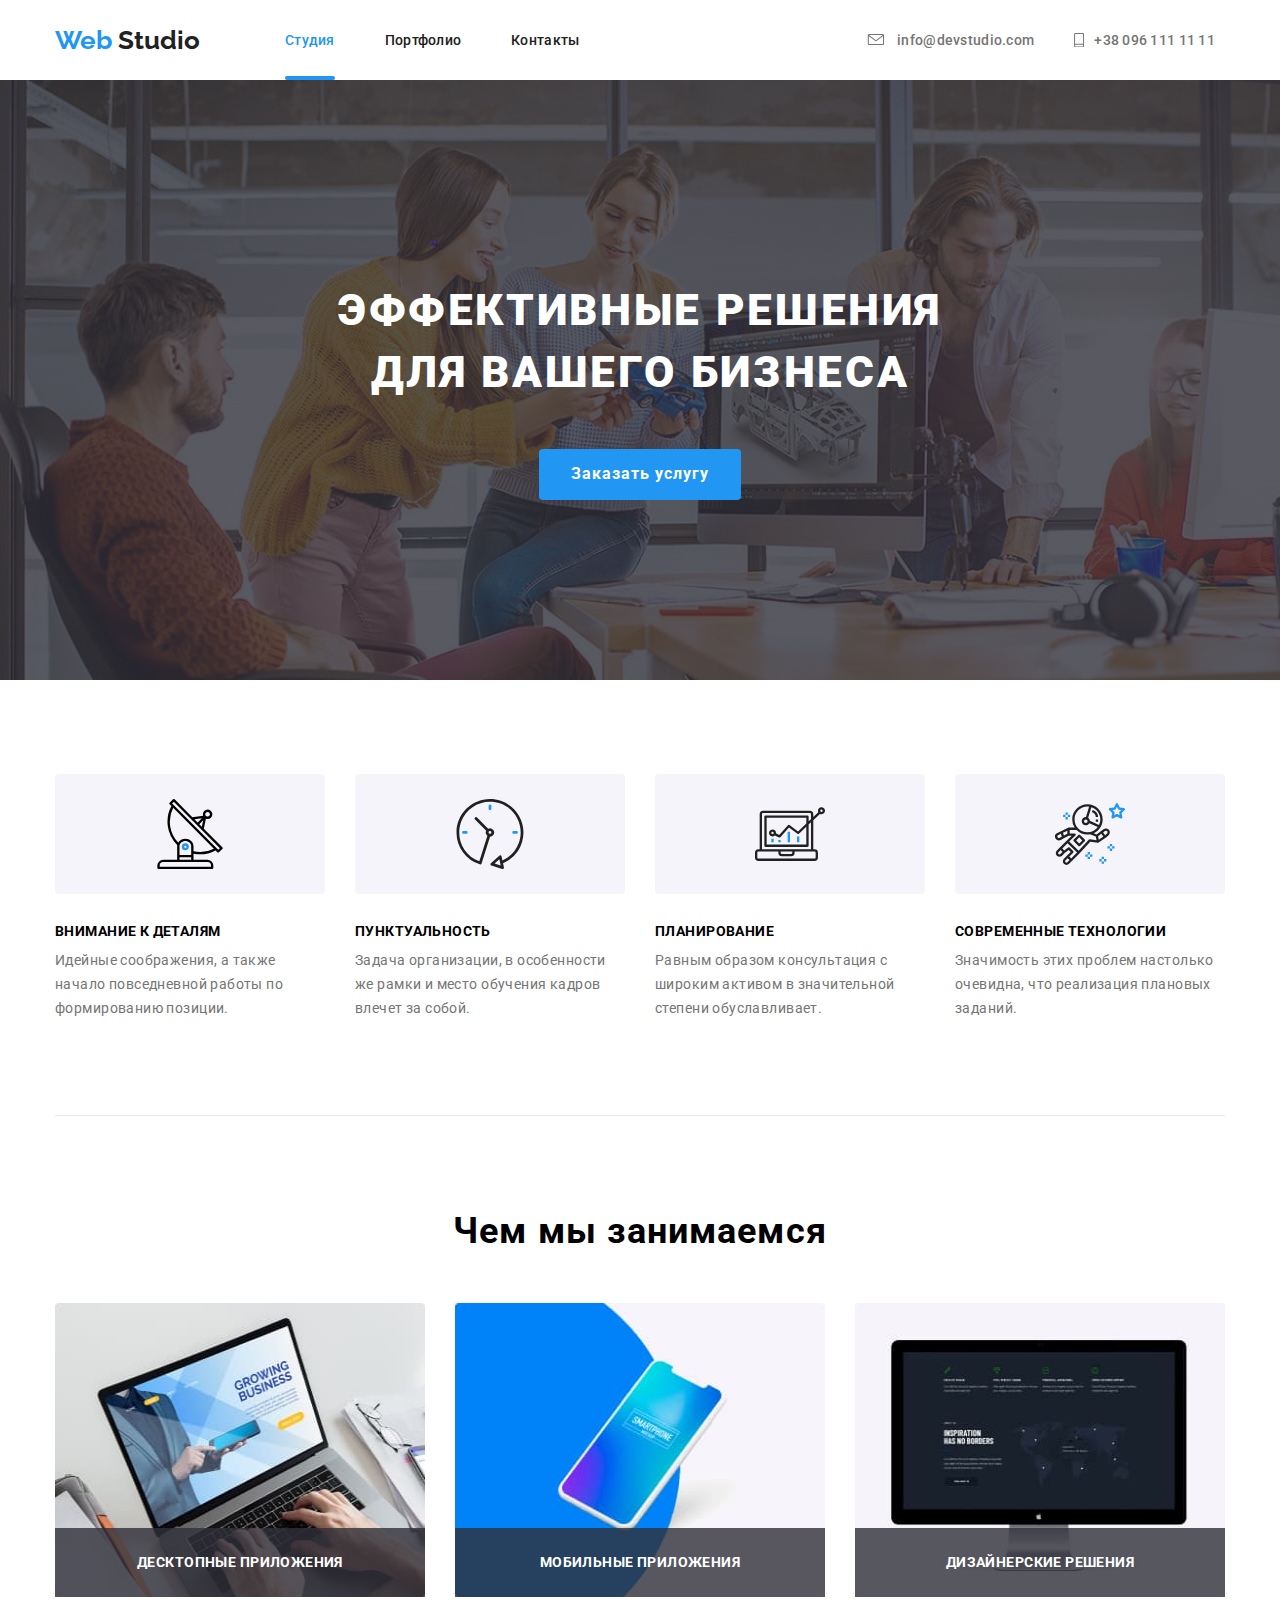
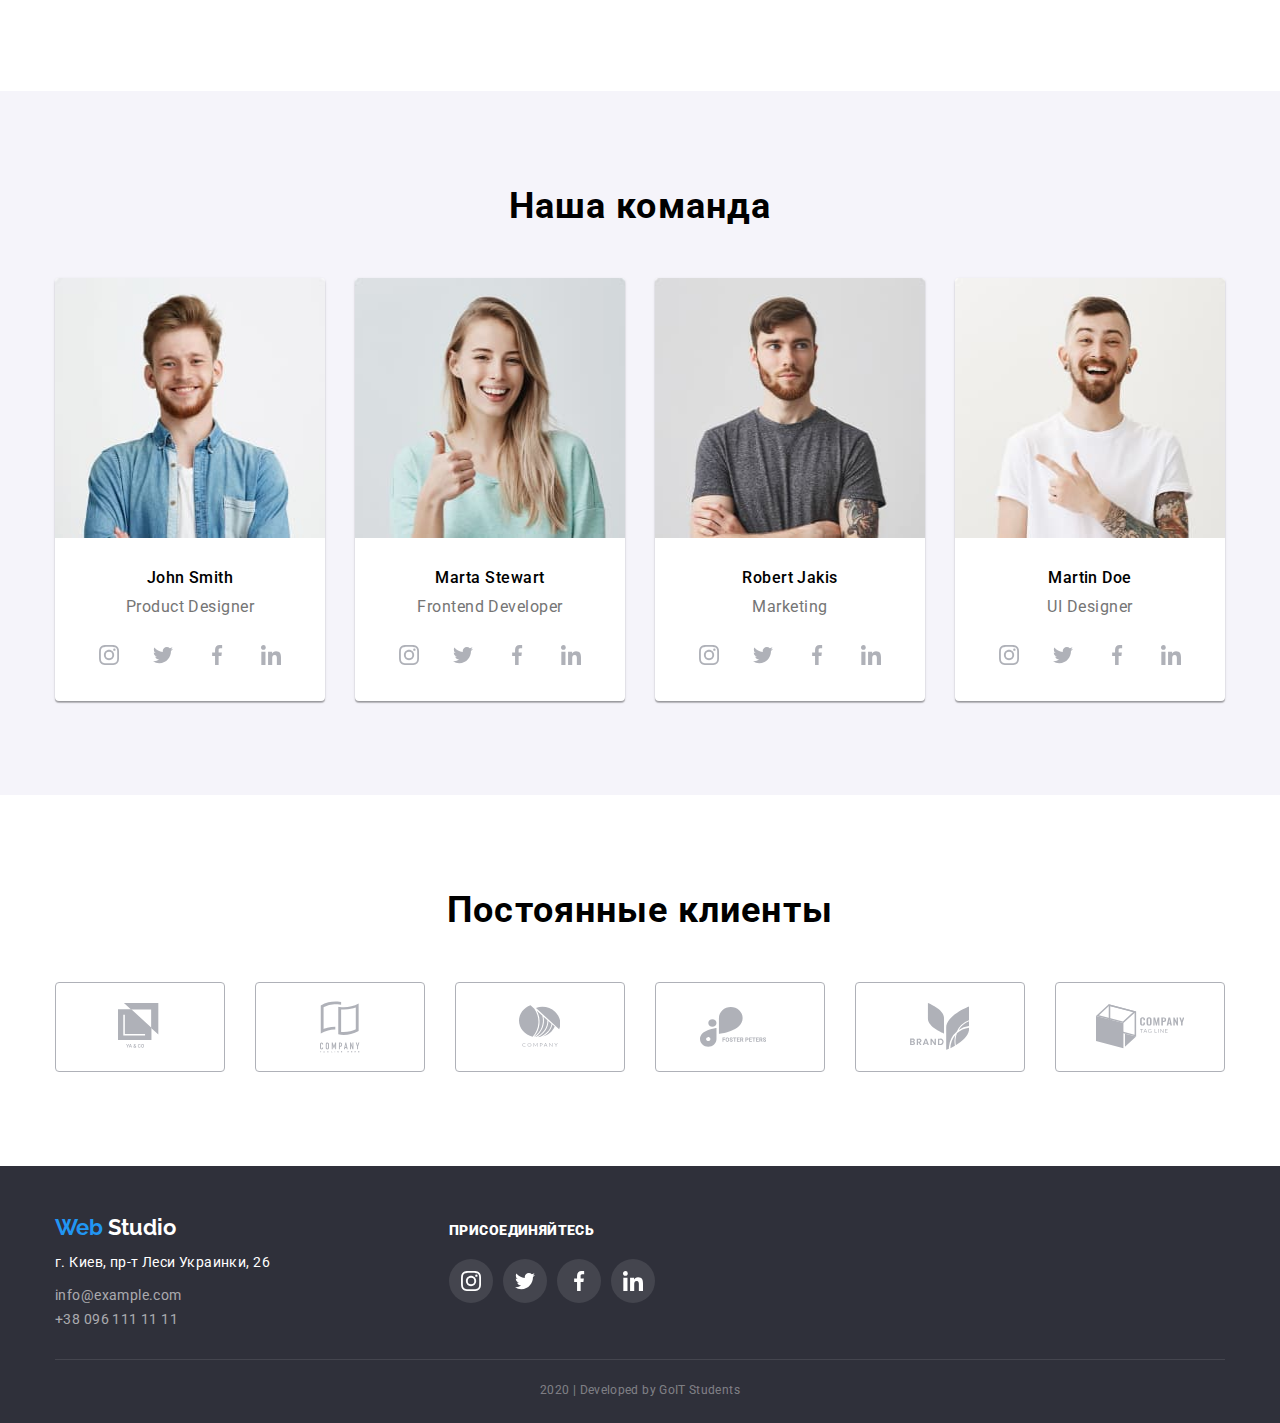
==== index.html @ 623ba1bf "Добавляет файлы ДЗ5" ====
<!DOCTYPE html>
<html lang="ru">
  <head>
    <meta charset="UTF-8" />
    <meta name="viewport" content="width=device-width, initial-scale=1.0" />
    <title>Web Studio v.1</title>
    <link href="https://fonts.googleapis.com/css2?family=Raleway:wght@700&family=Roboto:wght@400;500;700;900&display=swap" rel="stylesheet">
    <link rel="stylesheet" href="https://cdnjs.cloudflare.com/ajax/libs/modern-normalize/0.6.0/modern-normalize.min.css">
    <link rel="stylesheet" href="./css/common.css">
    <link rel="stylesheet" href="./css/main.css">
  </head>
  <body>
    <!-- Шапка сайта -->
    <header class="header">
      <div class="container main">
        <nav class="main-nav">
          <a class="link logo" href="./index.html"><span class="logo-accent">Web</span> Studio</a>
          <ul class="list site-nav">
            <li class="item position">
              <a class="link current" href="./index.html">Студия</a>
            </li>
            <li class="item">
              <a class="link" href="./portfolio.html">Портфолио</a>
            </li>
            <li class="item">
              <a class="link" href="#">Контакты</a>
            </li>
          </ul>
        </nav>
        <ul class="list site-nav site-contacts">
          <li class="contacts-main">
            <a  class="link link-contact" href="mailto:info@devstudio.com">
              <svg class="icon-mail" width="22" height="11.2">
                <use href="./images/sprite.svg#mail"></use>
              </svg>
              info@devstudio.com</a>
          </li>
          <li class="contacts-main icon-tel">
            <a class="link link-contact" href="tel:+380961111111">
              <svg class="icon-tel" width="10" height="14.94">
                <use href="./images/sprite.svg#telefone"></use>
              </svg>
              +38 096 111 11 11</a>
          </li>
        </ul>
      </div>
    </header>
    <main>
      <!-- Герой -->
      <section class="hero overlay">
        <div class="container">
          <h1 class="hero-title">эффективные решения для вашего бизнеса</h1>
          <a class="link buttom" href="#">Заказать услугу</a>
        </div>
      </section>
      <!-- Преимущества -->
      <section class="section">
        <div class="container">
          <h2 class="visually-hidden section-title">Преимущества</h2>
          <ul class="list advantages">
            <li class="item">
              <div class="bacground-color-icon">
                <svg class="icon-advantages" width="70" height="70">
                  <use href="./images/sprite.svg#antenna1"></use>
                </svg>
              </div>
              <h3 class="section-subtitle">Внимание к деталям</h3>
              <p class="section-text">
                Идейные соображения, а также начало повседневной работы по
                формированию позиции.
              </p>
            </li>
            <li class="item">
              <div class="bacground-color-icon">
                <svg class="icon-advantages" width="70" height="70">
                  <use href="./images/sprite.svg#clock"></use>
                </svg>
              </div>
              <h3 class="section-subtitle">Пунктуальность</h3>
              <p class="section-text">
                Задача организации, в особенности же рамки и место обучения кадров
                влечет за собой.
              </p>
            </li>
            <li class="item">
              <div class="bacground-color-icon">
                <svg class="icon-advantages" width="70" height="70">
                  <use href="./images/sprite.svg#diagram"></use>
                </svg>
              </div>
              <h3 class="section-subtitle">Планирование</h3>
              <p class="section-text">
                Равным образом консультация с широким активом в значительной
                степени обуславливает.
              </p>
            </li>
            <li class="item">
              <div class="bacground-color-icon">
                <svg class="icon-advantages" width="70" height="70">
                  <use href="./images/sprite.svg#astronaut"></use>
                </svg>
              </div>
              <h3 class="section-subtitle">Современные технологии</h3>
              <p class="section-text">
                Значимость этих проблем настолько очевидна, что реализация
                плановых заданий.
              </p>
            </li>
          </ul>
        </div>
      </section>
      <!-- Чем мы занимаемся -->
      <section class="section border-top">
        <div class="container">
          <h2 class="section-title">Чем мы занимаемся</h2>
          <ul class="list doing">
            <li class="item">
              <a href="#"><img src="./images/box1.jpg" alt="Десктопные приложения" width="370" height="294" />
              <h3 class="section-subtitle working">Десктопные приложения</h3>
              </a>
            </li>
            <li class="item">
              <a href="#"><img src="./images/box2.jpg" alt="Мобильные приложения" width="370" height="294" />
              <h3 class="section-subtitle working">Мобильные приложения</h3>
              </a>
            </li>
            <li class="item">
              <a href="#"><img src="./images/box3.jpg" alt="Дизайнерские решения" width="370" height="294" />
              <h3 class="section-subtitle working">Дизайнерские решения</h3>
              </a>
            </li>
          </ul>
        </div>
      </section>
      <!-- Наша команда -->
      <section class="section section-bacground">
        <div class="container">
          <h2 class="section-title">Наша команда</h2>
          <ul class="list our-team">
            <li class="item">
              <img class="img-margin" src="./images/JohnSmith.jpg" alt="John Smith" width="270" height="260"/>
              <h3 class="comand" lang="en">John Smith</h3>
              <p class="comand-text" lang="en">Product Designer</p>
              <ul class="list img-social">
                <li class="icon">
                  <a href="https://www.instagram.com/" class="bacground-social">
                    <svg class="icon-team" width="20" height="20">
                      <use href="./images/sprite.svg#instagram"></use>
                    </svg>
                  </a>
                </li>
                <li class="icon">
                  <a href="https://twitter.com/" class="bacground-social">
                    <svg class="icon-team" width="20" height="20">
                      <use href="./images/sprite.svg#twitter"></use>
                    </svg>
                  </a>
                </li>
                <li class="icon">
                  <a href="https://www.facebook.com/" class="bacground-social">                      
                    <svg class="icon-team" width="20" height="20">
                      <use href="./images/sprite.svg#facebook"></use>
                    </svg>
                  </a>
                </li>
                <li class="icon">
                  <a href="https://www.linkedin.com/" class="bacground-social">                    
                    <svg class="icon-team" width="20" height="20">
                      <use href="./images/sprite.svg#linkedin"></use>
                    </svg>
                  </a>
                </li>
              </ul>
            </li>
            <li class="item">
              <img class="img-margin" src="./images/MartaStewart.jpg" alt="Marta Stewart" width="270" height="260" />
              <h3 class="comand" lang="en">Marta Stewart</h3>
              <p class="comand-text" lang="en">Frontend Developer</p>
              <ul class="list img-social">
                <li class="icon">
                  <a href="https://www.instagram.com/" class="bacground-social">
                    <svg class="icon-team" width="20" height="20">
                      <use href="./images/sprite.svg#instagram"></use>
                    </svg>
                  </a>
                </li>
                <li class="icon">
                  <a href="https://twitter.com/" class="bacground-social">
                    <svg class="icon-team" width="20" height="20">
                      <use href="./images/sprite.svg#twitter"></use>
                    </svg>
                  </a>
                </li>
                <li class="icon">
                  <a href="https://www.facebook.com/" class="bacground-social">                      
                    <svg class="icon-team" width="20" height="20">
                      <use href="./images/sprite.svg#facebook"></use>
                    </svg>
                  </a>
                </li>
                <li class="icon">
                  <a href="https://www.linkedin.com/" class="bacground-social">                    
                    <svg class="icon-team" width="20" height="20">
                      <use href="./images/sprite.svg#linkedin"></use>
                    </svg>
                  </a>
                </li>
              </ul>
            </li>
            <li class="item">
              <img class="img-margin" src="./images/RobertJakis.jpg" alt="Robert Jakis" width="270" height="260" />
              <h3 class="comand" lang="en">Robert Jakis</h3>
              <p class="comand-text" lang="en">Marketing</p>
              <ul class="list img-social">
                <li class="icon">
                  <a href="https://www.instagram.com/" class="bacground-social">
                    <svg class="icon-team" width="20" height="20">
                      <use href="./images/sprite.svg#instagram"></use>
                    </svg>
                  </a>
                </li>
                <li class="icon">
                  <a href="https://twitter.com/" class="bacground-social">
                    <svg class="icon-team" width="20" height="20">
                      <use href="./images/sprite.svg#twitter"></use>
                    </svg>
                  </a>
                </li>
                <li class="icon">
                  <a href="https://www.facebook.com/" class="bacground-social">                      
                    <svg class="icon-team" width="20" height="20">
                      <use href="./images/sprite.svg#facebook"></use>
                    </svg>
                  </a>
                </li>
                <li class="icon">
                  <a href="https://www.linkedin.com/" class="bacground-social">                    
                    <svg class="icon-team" width="20" height="20">
                      <use href="./images/sprite.svg#linkedin"></use>
                    </svg>
                  </a>
                </li>
              </ul>
            </li>
            <li class="item">
              <img class="img-margin" src="./images/MartinDoe.jpg" alt="Martin Doe" width="270" height="260" />
              <h3 class="comand" lang="en">Martin Doe</h3>
              <p class="comand-text" lang="en">UI Designer</p>
              <ul class="list img-social">
                <li class="icon">
                  <a href="https://www.instagram.com/" class="bacground-social">
                    <svg class="icon-team" width="20" height="20">
                      <use href="./images/sprite.svg#instagram"></use>
                    </svg>
                  </a>
                </li>
                <li class="icon">
                  <a href="https://twitter.com/" class="bacground-social">
                    <svg class="icon-team" width="20" height="20">
                      <use href="./images/sprite.svg#twitter"></use>
                    </svg>
                  </a>
                </li>
                <li class="icon">
                  <a href="https://www.facebook.com/" class="bacground-social">                      
                    <svg class="icon-team" width="20" height="20">
                      <use href="./images/sprite.svg#facebook"></use>
                    </svg>
                  </a>
                </li>
                <li class="icon">
                  <a href="https://www.linkedin.com/" class="bacground-social">                    
                    <svg class="icon-team" width="20" height="20">
                      <use href="./images/sprite.svg#linkedin"></use>
                    </svg>
                  </a>
                </li>
              </ul>
            </li>
          </ul>
        </div>
      </section>
      <!-- Постоянные клиенты -->
      <section class="section">
        <div class="container">
          <h2 class="section-title">Постоянные клиенты</h2>
          <ul class="list customers">
            <li class="item">
              <a href="#" class="bacground-customers">
                <svg class="icon-customers" width="44.27" height="49.23">
                  <use href="./images/sprite.svg#YACO"></use>
                </svg>
              </a>
            </li>
            <li class="item">
              <a href="#" class="bacground-customers">
                <svg class="icon-customers" width="40" height="52">
                  <use href="./images/sprite.svg#TaglineHero"></use>
                </svg>
              </a>
            </li>
            <li class="item">
              <a href="#" class="bacground-customers">
                <svg class="icon-customers" width="41" height="42.6">
                  <use href="./images/sprite.svg#COMPANY"></use>
                </svg>
              </a>
            </li>
            <li class="item">
              <a href="#" class="bacground-customers">
                <svg class="icon-customers" width="79.66" height="42.02">
                  <use href="./images/sprite.svg#FOSTERPETERS"></use>
                </svg>
              </a>
            </li>
            <li class="item">
              <a href="#" class="bacground-customers">
                <svg class="icon-customers" width="59" height="47">
                  <use href="./images/sprite.svg#BRAND"></use>
                </svg>
              </a>
            </li>
            <li class="item">
              <a href="#" class="bacground-customers">
                <svg class="icon-customers" width="88.48" height="45.44">
                  <use href="./images/sprite.svg#COMPANYTAGLINE"></use>
                </svg>
              </a>
            </li>
          </ul>
        </div>
      </section>
    </main>
    <!-- Футер -->
    <footer class="footer">
      <div class="container">
        <div class="footer-colums">
          <div class="item">
            <a class="link footer-logo" href="./index.html"><span class="footer-logo-accent">Web</span> Studio</a>
            <address class="adress">г. Киев, пр-т Леси Украинки, 26</address>
            <address>
              <ul class="list footer-link">
                <li>
                  <a class="link footer-link-contact" href="mailto:info@example.com">info@example.com</a>
                </li>
                <li>
                  <a class="link footer-link-contact" href="tel:+380961111111">+38 096 111 11 11</a>
                </li>
              </ul>
            </address>
          </div>
          <div class="item join-in">
            <p class="social-links"><b>присоединяйтесь</b></p>
            <ul class="list footer-social">
              <li class="social-footer-link">
                <a href="https://www.instagram.com/" class="bacground-footer-social">
                  <svg class="icon-footer" width="20" height="20">
                    <use href="./images/sprite.svg#instagram"></use>
                  </svg>
                </a>
              </li>
              <li class="social-footer-link">
                <a href="https://twitter.com/" class="bacground-footer-social">
                  <svg class="icon-footer" width="20" height="20">
                    <use href="./images/sprite.svg#twitter"></use>
                  </svg>
                </a>
              </li>
              <li class="social-footer-link">
                <a href="https://www.facebook.com/" class="bacground-footer-social">                      
                  <svg class="icon-footer" width="20" height="20">
                    <use href="./images/sprite.svg#facebook"></use>
                  </svg>
                </a>
              </li>
              <li class="social-footer-link">
                <a href="https://www.linkedin.com/" class="bacground-footer-social">                    
                  <svg class="icon-footer" width="20" height="20">
                    <use href="./images/sprite.svg#linkedin"></use>
                  </svg>
                </a>
              </li>
            </ul>
          </div>
        </div>
        <p class="copirait">2020 &verbar; Developed by GoIT Students</p>
      </div>
    </footer>
  </body>
</html>
---- css/common.css ----
:root {
    --primary-text-color: #212121;
    --text-color: #757575;
    --accent-color: #2196F3;
    --primary-white-color: #ffffff;
    --footer-second-text-color: rgba(255, 255, 255, 0.4);
    --footer-three-text-color: rgba(255, 255, 255, 0.6);
    --bacground-three-color: rgba(47, 48, 58, 0.8);
    --bacground-color: #E5E5E5;
    --bacground-second-color: #F5F4FA;
    --footer-bacground-color: #2F303A;
    --border-bottom-color: #ECECEC;
    --border-footer-solid: rgba(255, 255, 255, 0.1);
    --border-customers-color: #AFB1B8;
    --border-our-team-color: #EEEEEE;
    --accent-color-portfolio: rgba(33, 150, 243, 0.9);
}

body {
    color: var(--primary-text-color:);
    font-family: 'Roboto', sans-serif;
}

h2, h3 {
    font-weight: 700;
}

h1, h2, h3, h4, p {
    margin-bottom: 0;
    margin-top: 0;
}

img {
    display: block;
}
.container {
    width: 1200px;
    padding-left: 15px;
    padding-right: 15px;
    margin: 0 auto;
}

.section {
    padding: 94px 0;
    text-align: center;
}

.list {
    padding: 0;
    margin: 0;
    list-style: none;
}

.link, .current {
    text-decoration: none;
}

.header-border {
    border-bottom: 1px solid var(--border-bottom-color);
}

.main {
    display: flex;
}

.main-nav {
    display: flex;
    align-items: center;
}

/* Шапка сайта */
.logo {
    margin-right: 85px;

    font-family: 'Raleway', sans-serif;
    font-weight: 700;
    font-size: 26px;
    line-height: 31px;

    color: var(--primary-text-color);

    transition: color 250ms cubic-bezier(0.4, 0, 0.2, 1);
}

.site-nav {
    display: flex;
    
    font-weight: 500;
    font-size: 14px;
    line-height: 16px;
    letter-spacing: 0.02em;
}

.position {
    position: relative;
}

.contacts-main {
    display: flex;
}

.logo:hover, .logo:focus {
    color: var(--accent-color);
}

.logo-accent {
    color: var(--accent-color);

    transition: color 250ms cubic-bezier(0.4, 0, 0.2, 1);
}

.logo-accent:hover, .logo-accent:focus {
    color: var(--primary-text-color);
}

.site-nav .link {
    display: block;
    padding: 32px 0px;

    color: var(--primary-text-color);

    transition: color 250ms cubic-bezier(0.4, 0, 0.2, 1);
}

.site-nav .item:not(:last-child) {
    margin-right: 50px;
}


.site-nav .link:hover, .site-nav .link:focus {
    color: var(--accent-color);
}

.site-nav .link.current {
    color: var(--accent-color);
}

.site-nav .link.current::after {
    position: absolute;
    width: 100%;
    height: 4px;
    bottom: 0;
    left: 0;

    content: " ";

    border-radius: 2px;
    background-color: var(--accent-color);

    transition: color 250ms cubic-bezier(0.4, 0, 0.2, 1);
}

.site-nav .link.current:hover, .site-nav .link.current:focus {
    color: var(--primary-text-color);
}

.site-nav .contacts-main .link-contact {
    display: flex;
    align-items: center;
    padding: 32px 0;
    margin-left: 10px;

    color: var(--text-color);

    transition: color 250ms cubic-bezier(0.4, 0, 0.2, 1);
}

.site-contacts {
    margin-left: auto;
}

.site-nav .contacts-main:not(:last-child) {
    margin-right: 30px;
}

.site-nav .link-contact:hover, .site-nav .link-contact:focus {
    color: var(--accent-color);
}

.icon-mail {
    display: block;
    margin-right: 10px;
    fill: currentColor;
}

.icon-tel {
    display: block;
    margin-right: 10px;
    fill: currentColor;
}

.icon-mail:hover, .icon-mail:focus {
    fill: var(--accent-color);
}

.icon-tel:hover, .icon-tel:focus {
    fill: var(--accent-color);
}
/* Футер сайта */
.footer {
    background-color: var(--footer-bacground-color);
}
.footer-logo {
    font-family: Raleway;
    font-weight: 700;
    font-size: 22px;
    line-height: 26px;

    color: var(--primary-white-color);

    transition: color 250ms cubic-bezier(0.4, 0, 0.2, 1);
}

.footer-logo-accent {
    color: var(--accent-color);

    transition: color 250ms cubic-bezier(0.4, 0, 0.2, 1);
}

.footer-logo-accent:hover, .footer-logo-accent:focus {
    color: var(--primary-white-color);
}

.footer-logo:hover, .footer-logo:focus {
    color: var(--accent-color);
}

.footer-logo, .footer-logo-accent {
    background-color: var(--footer-bacground-color);
}

.adress {
    margin-bottom: 9px;
    margin-top: 10px;

    font-style: normal;
    font-size: 14px;
    line-height: 24px;
    letter-spacing: 0.03em;

    color: var(--primary-white-color);
    background-color: var(--footer-bacground-color);
}

.footer-link .footer-link-contact {
    margin-bottom: 9px;

    font-style: normal;
    font-size: 14px;
    line-height: 24px;
    letter-spacing: 0.03em;

    color: var(--footer-three-text-color);
    background-color: var(--footer-bacground-color);

    transition: color 250ms cubic-bezier(0.4, 0, 0.2, 1);
}

.footer-link .footer-link-contact:hover, .footer-link .footer-link-contact:focus {
    color: var(--accent-color);
}

.social-links {
    margin-bottom: 21px;

    font-weight: 700;
    font-size: 14px;
    line-height: 16px;
    letter-spacing: 0.03em;
    text-transform: uppercase;

    color: var(--primary-white-color);
    background-color: var(--footer-bacground-color);
}

.copirait {
    padding: 18px 0 21px 0;

    font-size: 12px;
    line-height: 24px;
    text-align: center;
    letter-spacing: 0.03em;

    color: var(--footer-second-text-color);
    background-color: var(--footer-bacground-color);
    border-top: 1px solid var(--border-footer-solid);
}

.footer-social > .social-footer-link {
    display: flex;
    width: 44px;
    height: 44px;
    justify-content: center;
    align-items: center;

    background-color: var(--border-footer-solid);
    border-radius: 22px;

    transition: background-color 250ms cubic-bezier(0.4, 0, 0.2, 1);
}

.footer-social > .social-footer-link:hover, .footer-social > .social-footer-link:focus {
    background-color: var(--accent-color);
}

.bacground-footer-social {
    display: flex;
    justify-content: center;
    align-items: center;
    width: 44px;
    height: 44px;

    color: var(--primary-white-color);
    border-radius: 50%;
}

.icon-footer {
    display: block;
    fill: currentColor
}

.footer-colums {
    display: flex;
    align-items: baseline;
}

.footer-colums .item:not(:last-child) {
    margin-right: 179px;
}

.footer-social {
    display: flex;
}

.footer-social .social-footer-link:not(:last-child) {
    margin-right: 10px;
}

.footer .join-in {
    padding: 56px 0;
}
---- css/main.css ----
.overlay {
    max-width: 1600px;
    height: 600px;
    margin-left: auto;
    margin-right: auto;
    
    background-repeat: no-repeat;
    background-size: cover;
    background-image: linear-gradient(to right,rgba(47, 48, 58, 0.8),rgba(47, 48, 58, 0.8)), url("../images/Header.jpg");
}

.hero {
    text-align: center;
}

.hero .hero-title {
    margin-bottom: 46px;
    padding-top: 200px;
    padding-left: 262px;
    padding-right: 262px;

    font-weight: 900;
    font-size: 44px;
    line-height: 1.4;
    letter-spacing: 0.06em;
    text-transform: uppercase;

    color: var(--primary-white-color);
}

.hero .link.buttom {
    font-weight: 700;
    font-size: 16px;
    line-height: 1.9;
    text-decoration: none;
    letter-spacing: 0.06em;

    color: var(--primary-white-color);
    background-color: var(--accent-color);
}

.buttom {
    display: inline-block;
    padding: 10px 32px;
    border-radius: 4px;
    margin-left: auto;
    margin-right: auto; 
    min-width: 200px;
    text-align: center;
}

.visually-hidden {
    position: absolute;
    width: 1px;
    height: 1px;
    margin: -1px;
    border: 0px;
    padding: 0px;
    clip: rect(0 0 0 0);
    overflow: hidden;
  }

.advantages {
    display: flex;
    flex-wrap: wrap;
}

.advantages .item {
    width: calc((100% - 90px) / 4);
    margin-right: 30px;
}

.bacground-color-icon {
    display: flex;
    align-items: center;
    justify-content: center;
    margin-bottom: 30px;
    height: 120px;

    background-color: var(--bacground-second-color);
    border-radius: 4px;
}

.icon-advantages {
    display: block; 
}

.advantages .item:nth-child(4n) {
    margin-right: 0;
}

.advantages .item .section-text, .section-subtitle {
    text-align: left;
}

.section-title {
    margin-bottom: 50px;

    font-weight: bold;
    font-size: 36px;
    line-height: 1.2;
    text-align: center;
    letter-spacing: 0.03em;     
}

.section-subtitle {
    margin-bottom: 10px;

    font-weight: bold;
    font-size: 14px;
    line-height: 1.1;
    letter-spacing: 0.03em;
    text-transform: uppercase;
}

.section-text {
    color: var(--text-color);
    font-size: 14px;
    line-height: 1.7;
    letter-spacing: 0.03em;
}

.border-top::before {
    display: block;
    content: "";
    background-color: var(--border-bottom-color);
    max-width: 1170px;
    height: 1px;
    margin-left: auto;
    margin-right: auto;
    margin-bottom: 94px;
    /* outline: 1px solid tomato; */
}

.border-top {
    padding-top: 0;
}

.img-margin {
    margin-bottom: 30px;

    border-top-left-radius: 4px;
    border-top-right-radius: 4px;
}

.doing {
    display: flex;
    flex-wrap: wrap;
}

.doing .item {
    position: relative;
    width: calc((100% - 60px) / 3);
    margin-right: 30px;
}

.doing .item:nth-child(3n) {
    margin-right: 0;
}

.working {
    position: absolute;
    width: 100%;
    bottom: 0;
    left: 0;
    padding: 27px 0;
    margin-bottom: 0;

    text-align: center;

    color: var(--primary-white-color);
    background-color: var(--bacground-three-color);
}

.comand-text, .section-text {
    color: var(--text-color);
}

.comand {
    margin-bottom: 10px;

    font-weight: 500;
    font-size: 16px;
    line-height: 1.2;
    text-align: center;
    letter-spacing: 0.03em;
}

.comand-text {
    margin-bottom: 16px;

    font-size: 16px;
    line-height: 1.2;
    text-align: center;
    letter-spacing: 0.03em;
}

.our-team {
    display: flex;
    flex-wrap: wrap;
}

.our-team .item {
    width: calc((100% - 90px) / 4);
    margin-right: 30px;

    background-color: var(--primary-white-color);
    box-shadow: 0px 2px 1px rgba(0, 0, 0, 0.2), 0px 1px 1px rgba(0, 0, 0, 0.14), 0px 1px 3px rgba(0, 0, 0, 0.12);
    border-radius: 4px;
}

.our-team .item:nth-child(4n) {
    margin-right: 0;
}

.img-social {
    display: flex;
    justify-content: space-between;
    padding: 0 32px 24px 32px;
}

.bacground-social {
    display: flex;
    justify-content: center;
    align-items: center;
    width: 44px;
    height: 44px;

    color: var(--border-customers-color);
    border-radius: 50%;

    transition: background-color 250ms cubic-bezier(0.4, 0, 0.2, 1), color 250ms cubic-bezier(0.4, 0, 0.2, 1);
}

.bacground-social:hover, .bacground-social:focus {
    color: var(--primary-white-color);
    background-color: var(--accent-color);
}

.icon-team {
    display: block;
    fill: currentColor
}

.section-bacground {
    background-color: var(--bacground-second-color);
}

.customers {
    display: flex;
}

.customers .item {
    display: flex;
    height: 90px;
    justify-content: center;
    align-items: center;
    width: calc((100% - 150px) / 6);
    margin-right: 30px;

    border: 1px solid var(--border-customers-color);
    border-radius: 4px;
    color: var(--border-customers-color);
    cursor: pointer;

    transition: border-color 250ms cubic-bezier(0.4, 0, 0.2, 1), color 250ms cubic-bezier(0.4, 0, 0.2, 1);

}

.customers .item:hover, .customers .item:focus {
    border-color: var(--accent-color);
    color: var(--accent-color);
}

.customers .item:nth-child(6n) {
    margin-right: 0;
}

.bacground-customers {
    color: inherit
}

.icon-customers {
    display: block;
    fill: currentColor;
}
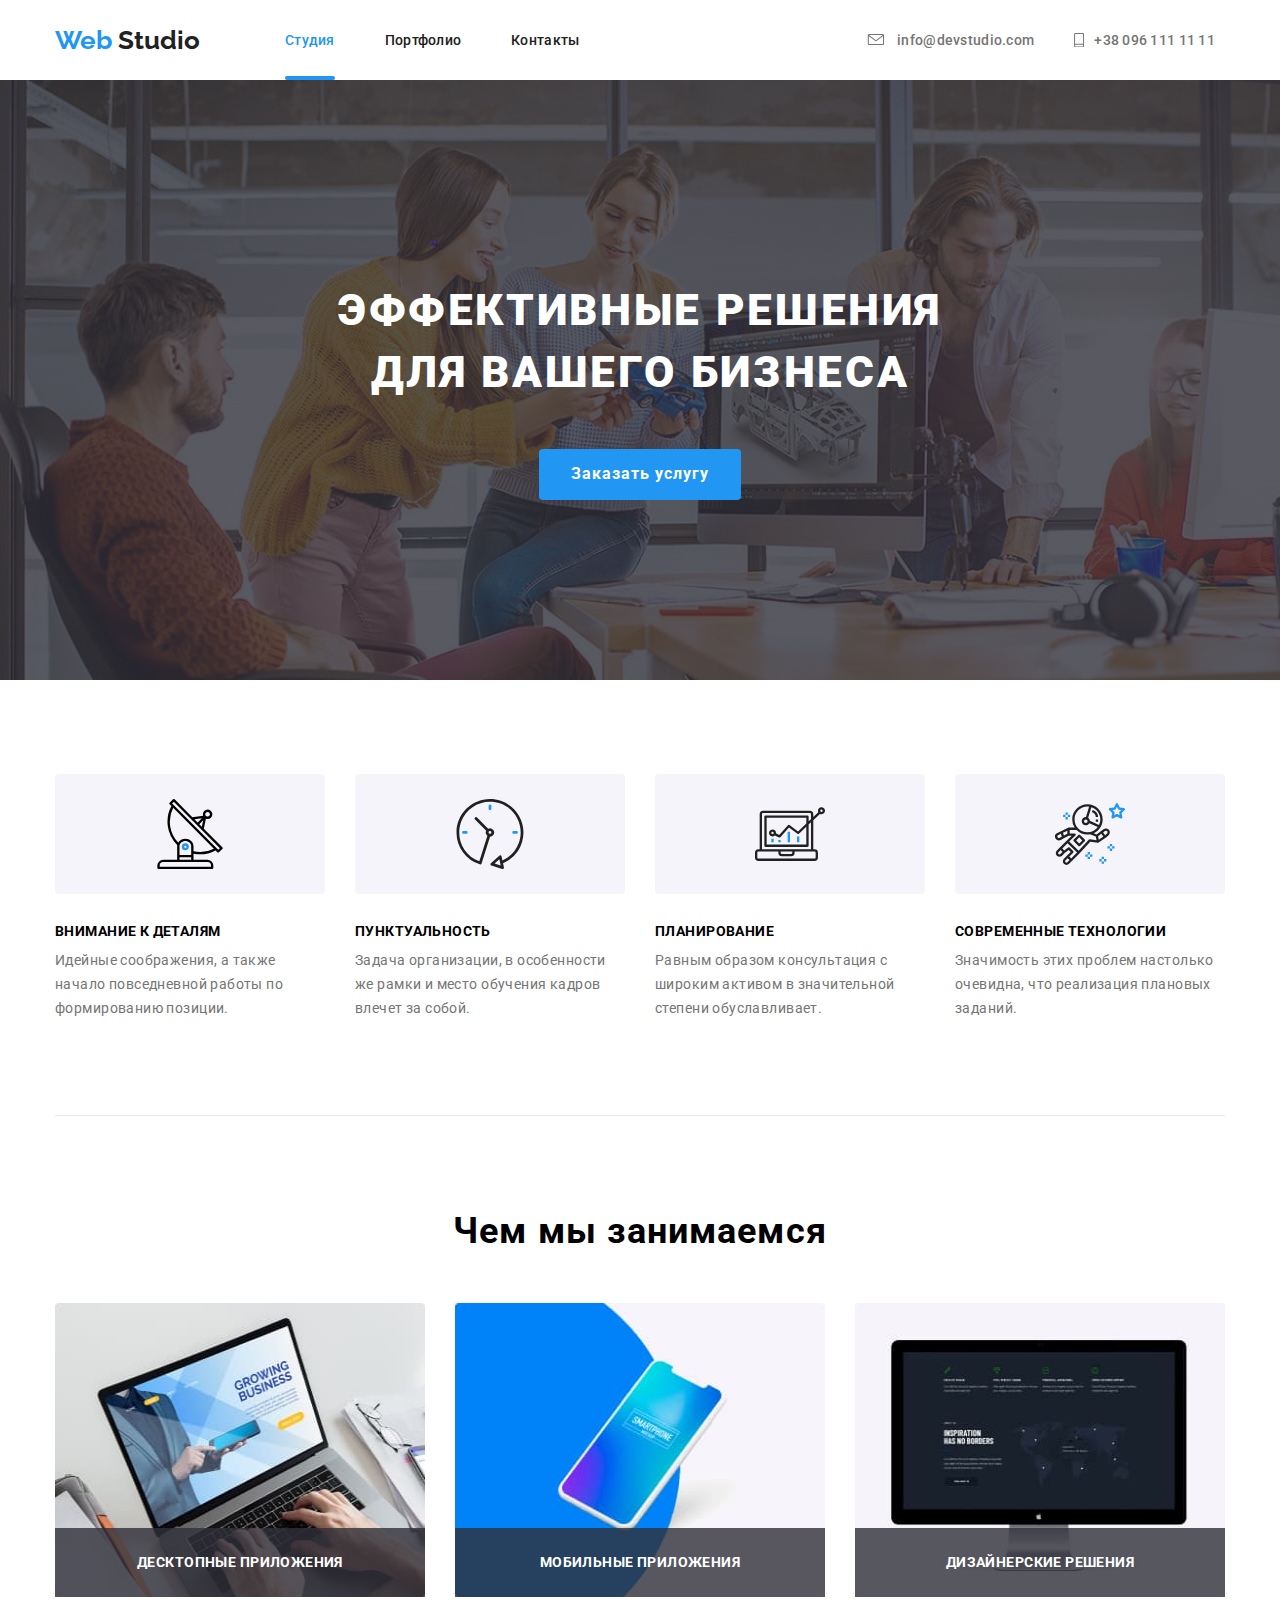
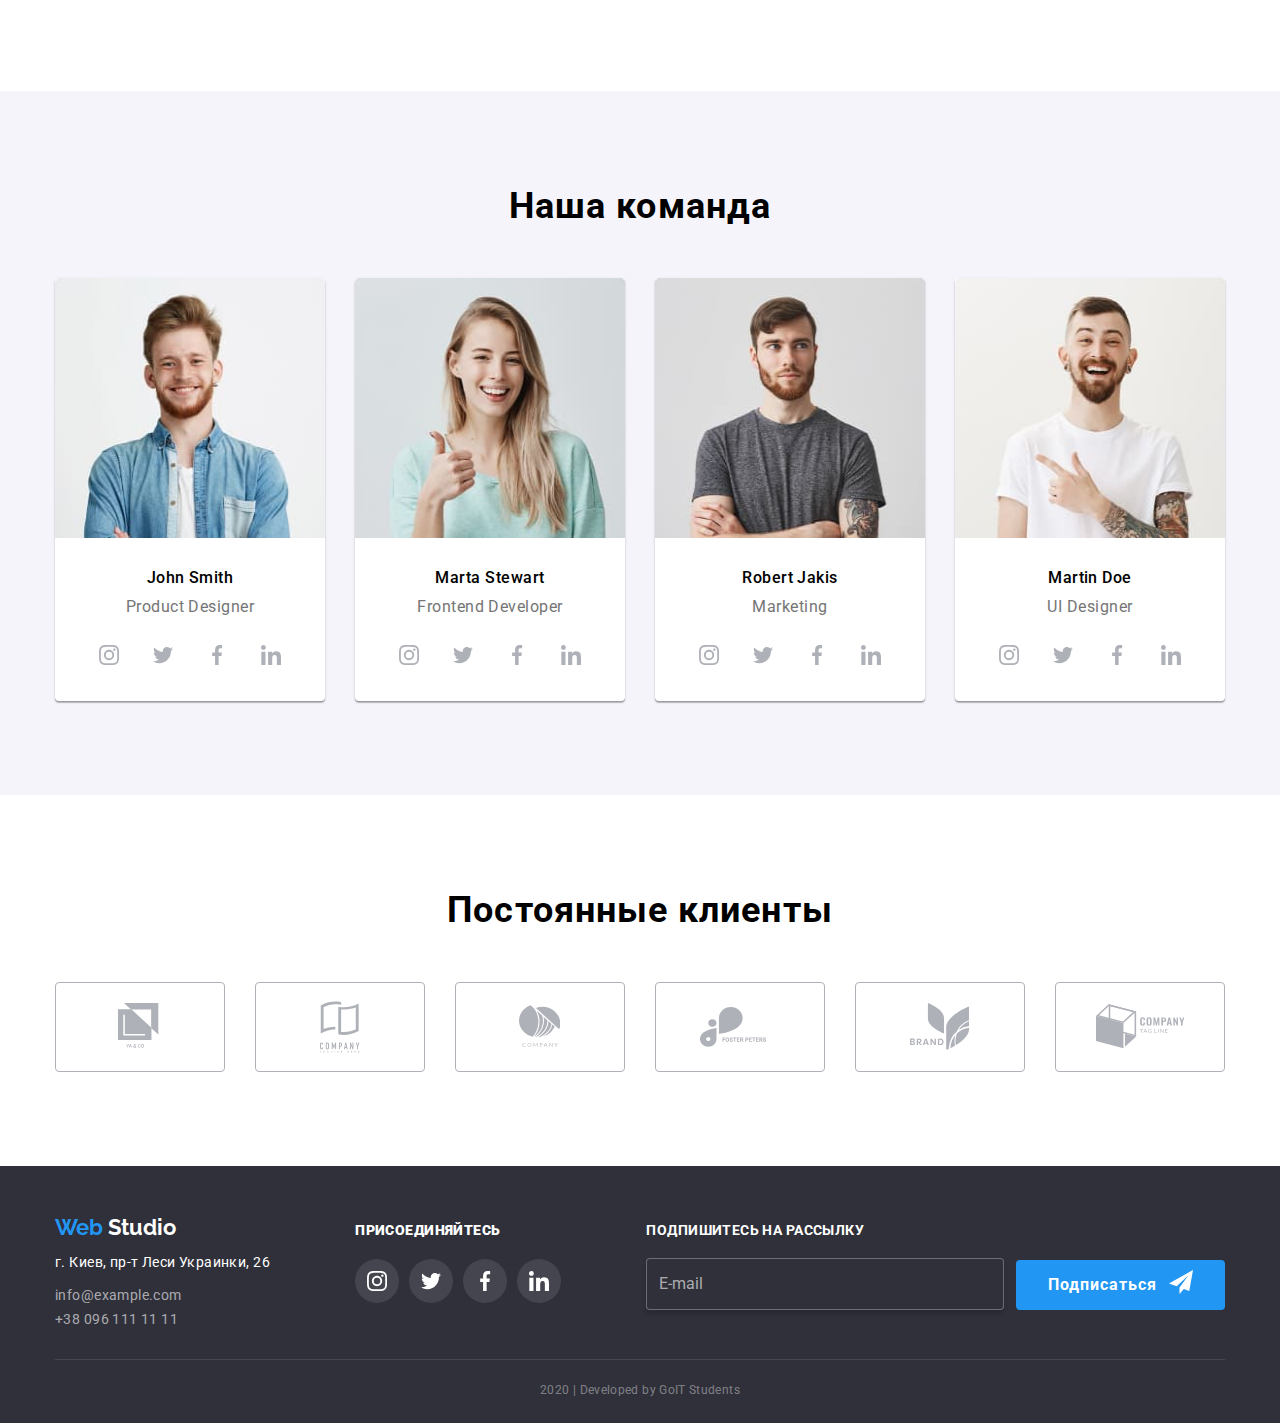
==== commit a589f3aa: "Добавляет форму в футер и скрипты, фиксит проблемы з модальным окном" ====
--- a/index.html
+++ b/index.html
@@ -50,7 +50,7 @@
       <section class="hero overlay">
         <div class="container">
           <h1 class="hero-title">эффективные решения для вашего бизнеса</h1>
-          <a class="link buttom" href="#">Заказать услугу</a>
+          <button data-modal-open class="link buttom" type="button">Заказать услугу</button>
         </div>
       </section>
       <!-- Преимущества -->
@@ -382,9 +382,44 @@
               </li>
             </ul>
           </div>
+          <div class="form-footer">
+            <form class="subscribe js-subscribe-form">
+              <div class="footer-flex-form">
+                <label for="mail">Подпишитесь на рассылку</label>
+                <input type="email" name="mail" id="mail" placeholder="E-mail" />
+              </div>
+              <button class="subscribe-footer" type="submit">Подписаться
+              </button>
+            </form>
+          </div>
         </div>
         <p class="copirait">2020 &verbar; Developed by GoIT Students</p>
       </div>
     </footer>
+    <div class="backdrop is-hidden" data-modal>
+      <form class="modal js-speaker-form">
+        <h2 class="modal-header">Оставьте свои данные, мы вам перезвоним</h2>
+        <div class="form-section">
+          <label for="name">Имя</label>
+          <input id="name" type="text" name="name" autofocus></input>
+        </div>
+        <div class="form-section">
+          <label for="tel">Телефон</label>
+          <input id="tel" type="tel" name="tel"></input>
+        </div>
+        <div class="form-section">
+          <label for="mail">Почта</label>
+          <input id="mail" type="email" name="mail"></input>
+        </div>
+        <div class="form-section">
+          <textarea id="coment" class="coment" name="coment" placeholder="Комментарий"></textarea>
+        </div>
+        <button class="link buttom color" type="submit">Отправить</button>
+        <button class="close-modal" type="button" data-modal-close>
+          <svg width="11" height="11"><use href="./images/sprite.svg#close"></use></svg>
+        </button>
+      </form>
+    </div>
+    <script src="./js/modal.js"></script>
   </body>
 </html>
--- a/css/common.css
+++ b/css/common.css
@@ -14,6 +14,7 @@
     --border-customers-color: #AFB1B8;
     --border-our-team-color: #EEEEEE;
     --accent-color-portfolio: rgba(33, 150, 243, 0.9);
+    --backdrop-color: rgba(0, 0, 0, 0.2);
 }
 
 body {
@@ -322,10 +323,7 @@
 .footer-colums {
     display: flex;
     align-items: baseline;
-}
-
-.footer-colums .item:not(:last-child) {
-    margin-right: 179px;
+    justify-content: space-between;
 }
 
 .footer-social {
@@ -339,3 +337,81 @@
 .footer .join-in {
     padding: 56px 0;
 }
+
+.subscribe label{
+    margin-bottom: 20px;
+    
+    text-transform: uppercase;
+    font-size: 14px;
+    line-height: 16px;
+    letter-spacing: 0.03em;
+    font-weight: 700;
+
+    color: var(--primary-white-color);
+}
+
+.subscribe input {
+    width: 358px;
+    padding: 16px 12px;
+    
+    border: 1px solid rgba(255, 255, 255, 0.3);
+    box-shadow: 0px 4px 4px rgba(0, 0, 0, 0.15);
+    background-color: var(--footer-bacground-color);
+    border-radius: 4px;
+}
+
+.subscribe input::placeholder {
+    font-size: 16px;
+    line-height: 30px;
+
+    color: var(--footer-three-text-color);
+}
+
+.footer-flex-form {
+    display: flex;
+    flex-direction: column;
+    text-align: left;
+}
+
+.form-footer .subscribe {
+    display: flex;
+    align-items: flex-end;
+}
+
+.subscribe-footer {
+    display: flex;
+    padding: 10px 32px;
+    min-width: 200px;
+    height: 50px;
+    margin-left: 12px;
+
+    transform: scale(1);
+    transition: transform 250ms cubic-bezier(0.4, 0, 0.2, 1);
+
+    font-weight: 700;
+    font-size: 16px;
+    line-height: 1.9;
+    text-decoration: none;
+    letter-spacing: 0.06em;
+    text-align: center;
+
+    border: none;
+    border-radius: 4px;
+    color: var(--primary-white-color);
+    background-color: var(--accent-color);
+}
+
+.subscribe-footer::after {
+    content: "";
+    display: block;
+    width: 24px;
+    height: 24px;
+    margin-left: 12px;
+
+    background-image: url(../images/send.svg);
+}
+
+.subscribe-footer:hover, .subscribe-footer:focus {
+    transform: scale(1.1);
+    cursor: pointer;
+}--- a/css/main.css
+++ b/css/main.css
@@ -45,8 +45,21 @@
     border-radius: 4px;
     margin-left: auto;
     margin-right: auto; 
+
+    font: inherit;
+    font-family: inherit;
     min-width: 200px;
     text-align: center;
+
+    border: none;
+    color: inherit;
+    transform: scale(1);
+    transition: transform 250ms cubic-bezier(0.4, 0, 0.2, 1)
+}
+
+.buttom:hover, .buttom:focus {
+    transform: scale(1.1);
+    cursor: pointer;
 }
 
 .visually-hidden {
@@ -283,4 +296,136 @@
 .icon-customers {
     display: block;
     fill: currentColor;
+}
+
+.backdrop {
+    position: fixed;
+    top: 0;
+    left: 0;
+    min-width: 100%;
+    min-height: 100%;
+
+    background-color: var(--backdrop-color);
+    opacity: 1;
+    transition: opacity 250ms cubic-bezier(0.4, 0, 0.2, 1);
+}
+
+.backdrop .modal {
+    transform: scale(1) translate(-50%, -50%);
+    transition: transform 250ms cubic-bezier(0.4, 0, 0.2, 1);
+}
+
+.is-hidden {
+    opacity: 0;
+    pointer-events: none;
+}
+
+.is-hidden .modal {
+    transform: scale(0) translate(-50%, -50%);
+}
+
+.modal {
+    position: absolute;
+    width: 528px;
+    height: 581px;
+    top: 50%;
+    left: 50%;
+    transform: translate(-50%, -50%);
+    padding: 40px;
+
+    background-color: var(--primary-white-color);
+    border-radius: 4px;
+    box-shadow: 0px 2px 1px rgba(0, 0, 0, 0.2), 0px 1px 1px rgba(0, 0, 0, 0.14), 0px 1px 3px rgba(0, 0, 0, 0.12);
+}
+
+.close-modal {
+    position: absolute;
+    top: -10px;
+    right: -10px;
+    
+    width: 30px;
+    height: 30px;
+    border-radius: 50%;
+    border: none;
+    color: inherit;
+    transform: scale(1);
+    transition: transform 250ms cubic-bezier(0.4, 0, 0.2, 1), color 250ms cubic-bezier(0.4, 0, 0.2, 1), background-color 250ms cubic-bezier(0.4, 0, 0.2, 1);
+
+    background-color: var(--primary-white-color);
+    box-shadow: 0px 2px 1px rgba(0, 0, 0, 0.2), 0px 1px 1px rgba(0, 0, 0, 0.14), 0px 1px 3px rgba(0, 0, 0, 0.12);
+}
+
+.close-modal:hover, .close-modal:focus {
+    transform: scale(1.1);
+    cursor: pointer;
+    background-color: var(--accent-color);
+    fill: var(--primary-white-color);
+}
+
+.modal-header {
+    font-size: 20px;
+    line-height: 23px;
+    text-align: center;
+    letter-spacing: 0.03em;
+    color: var(--primary-text-color);
+
+    margin-bottom: 30px;
+}
+
+.form-section {
+    margin: 0;
+    margin-bottom: 28px;
+    display: flex;
+    flex-direction: column;
+    text-align: left;
+}
+
+.form-section label {
+    font-weight: normal;
+    font-size: 14px;
+    line-height: 16px;
+    letter-spacing: 0.01em;
+
+    margin-bottom: 4px;
+}
+
+.form-section input {
+    border: 1px solid rgba(33, 33, 33, 0.2);
+    border-radius: 4px;
+    font-weight: normal;
+    font-size: 14px;
+    line-height: 16px;
+    letter-spacing: 0.01em;
+    padding: 12px 16px;
+}
+
+.form-section textarea {
+    resize: none;
+    border: 1px solid rgba(33, 33, 33, 0.2);
+    border-radius: 4px;
+    width: 448px;
+    height: 120px;
+    padding: 12px 16px;
+}
+
+.form-section textarea::placeholder {
+    font-size: 14px;
+    line-height: 16px;
+    letter-spacing: 0.01em;
+
+    color: var(--text-color);
+}
+
+.modal > .color {
+    display: block;
+    font-weight: 700;
+    font-size: 16px;
+    line-height: 1.9;
+    text-decoration: none;
+    letter-spacing: 0.06em;
+    margin-left: auto;
+    margin-right: auto;
+
+    color: var(--primary-white-color);
+    background-color: var(--accent-color);
 }